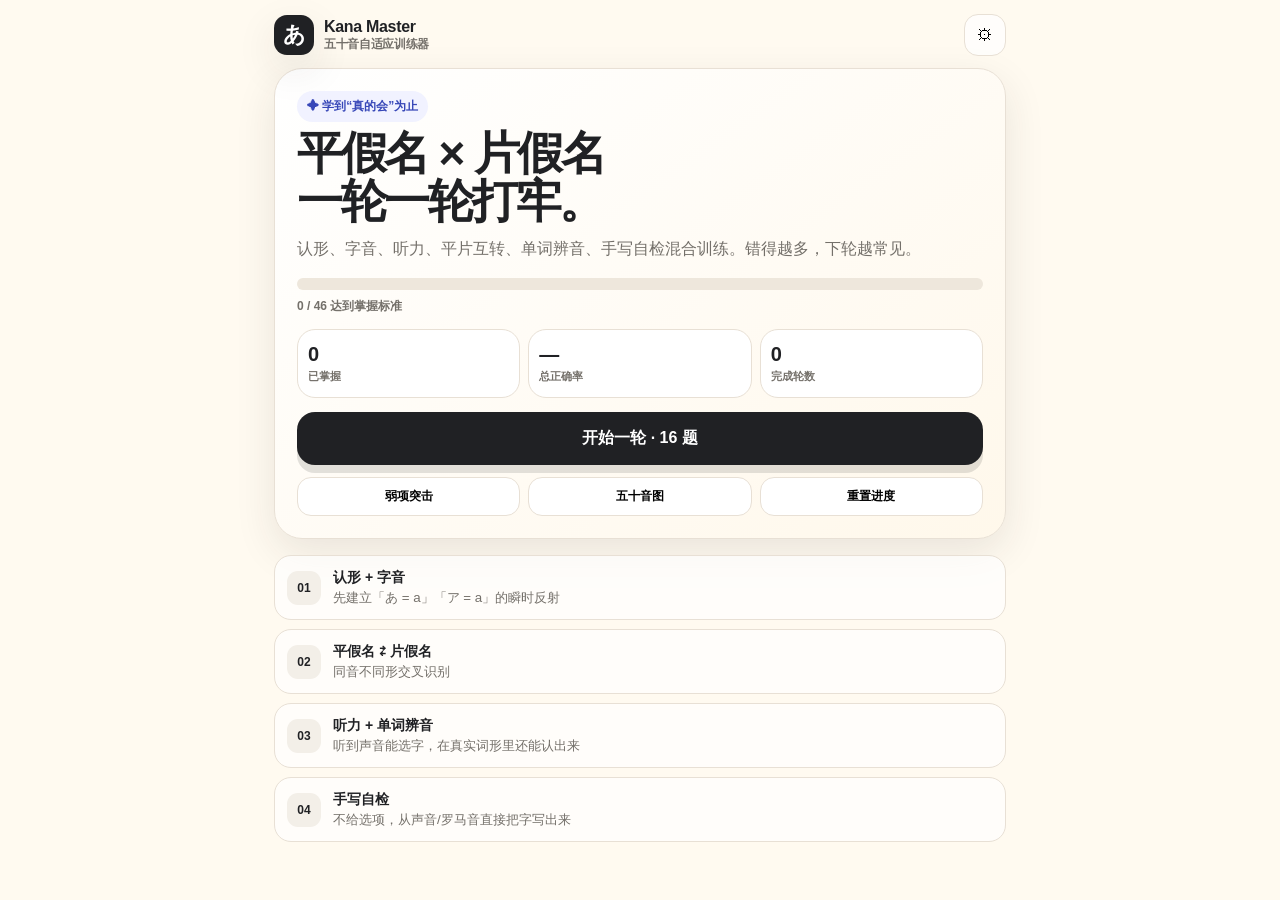
==== kana-master/index.html @ aefae1a0 "Publish Kana Master mobile trainer" ====
<!doctype html>
<html lang="zh-CN">
<head>
  <meta charset="utf-8" />
  <meta name="viewport" content="width=device-width,initial-scale=1,viewport-fit=cover,user-scalable=no" />
  <meta name="theme-color" content="#fffaf0" />
  <meta name="apple-mobile-web-app-capable" content="yes" />
  <meta name="apple-mobile-web-app-title" content="Kana Master" />
  <title>Kana Master · 五十音训练器</title>
  <style>
    :root{--bg:#fffaf0;--panel:#ffffff;--ink:#202124;--muted:#74706a;--line:#e8e0d5;--accent:#4c5fd7;--good:#248a5b;--shadow:0 14px 40px rgba(46,41,35,.10)}
    *{box-sizing:border-box;-webkit-tap-highlight-color:transparent}html,body{margin:0;min-height:100%;background:var(--bg);color:var(--ink);font-family:Inter,-apple-system,BlinkMacSystemFont,"Segoe UI","PingFang SC","Hiragino Sans GB","Noto Sans CJK SC","Noto Sans JP",sans-serif}body{min-height:100dvh}button{font:inherit;cursor:pointer}.app{max-width:760px;margin:0 auto;min-height:100dvh;padding:max(14px,env(safe-area-inset-top)) 14px max(24px,env(safe-area-inset-bottom))}header{display:flex;align-items:center;justify-content:space-between;gap:10px;margin-bottom:12px}.brand{display:flex;align-items:center;gap:10px;font-weight:900;letter-spacing:-.02em}.logo{width:40px;height:40px;border-radius:13px;background:var(--ink);color:#fff;display:grid;place-items:center;font-size:22px;box-shadow:var(--shadow)}.subtle{color:var(--muted);font-size:12px;font-weight:700}.iconbtn{border:1px solid var(--line);background:rgba(255,255,255,.72);border-radius:14px;min-width:42px;height:42px;padding:0 12px}.view{display:none}.view.active{display:block}.hero{background:linear-gradient(145deg,#fff 0%,#fff8eb 100%);border:1px solid var(--line);border-radius:28px;padding:22px;box-shadow:var(--shadow)}h1{font-size:clamp(28px,7vw,46px);line-height:1.04;margin:8px 0 10px;letter-spacing:-.05em}h2{font-size:22px;margin:0}p{line-height:1.65}.badge{display:inline-flex;align-items:center;gap:7px;background:#f1f2ff;color:#3747b8;border-radius:999px;padding:7px 10px;font-size:12px;font-weight:900}.bigprogress{height:12px;background:#eee7dc;border-radius:999px;overflow:hidden;margin:16px 0 8px}.bigprogress>i{display:block;height:100%;width:0;background:linear-gradient(90deg,var(--accent),#8f72e7);border-radius:inherit;transition:.35s}.stats{display:grid;grid-template-columns:repeat(3,1fr);gap:8px;margin:14px 0}.stat{padding:13px 10px;border:1px solid var(--line);border-radius:18px;background:#fff}.stat b{display:block;font-size:20px}.stat span{font-size:11px;color:var(--muted);font-weight:700}.primary{width:100%;border:0;border-radius:18px;padding:16px 18px;font-weight:900;font-size:16px;background:var(--ink);color:white;box-shadow:0 8px 0 rgba(32,33,36,.13)}.primary:active{transform:translateY(2px);box-shadow:0 5px 0 rgba(32,33,36,.13)}.secondary{border:1px solid var(--line);background:#fff;border-radius:16px;padding:13px 14px;font-weight:800}.route{display:grid;gap:9px;margin-top:16px}.route-row{display:flex;align-items:center;gap:12px;padding:12px;border:1px solid var(--line);border-radius:17px;background:rgba(255,255,255,.7)}.route-num{width:34px;height:34px;display:grid;place-items:center;border-radius:11px;background:#f3efe8;font-weight:900;font-size:12px}.route-row strong{font-size:14px}.route-row small{display:block;color:var(--muted);margin-top:2px}.tabs{display:grid;grid-template-columns:repeat(3,1fr);gap:8px;margin-top:12px}.tabs button{padding:10px 8px;border:1px solid var(--line);border-radius:14px;background:#fff;font-weight:850;font-size:12px}.session-top{display:flex;align-items:center;gap:10px;margin-bottom:12px}.session-top .bar{height:8px;flex:1;background:#e9e1d7;border-radius:999px;overflow:hidden}.session-top .bar i{display:block;height:100%;background:var(--accent);width:0;transition:.2s}.session-top span{font-size:12px;font-weight:900;color:var(--muted)}.card{background:var(--panel);border:1px solid var(--line);border-radius:28px;padding:18px;box-shadow:var(--shadow);min-height:560px;display:flex;flex-direction:column}.mode{font-size:12px;font-weight:900;color:var(--accent);letter-spacing:.08em;text-transform:uppercase}.prompt{min-height:190px;display:grid;place-items:center;text-align:center;padding:18px 6px}.kana{font-size:clamp(76px,25vw,138px);line-height:1;font-weight:650;font-family:"Yu Mincho","Hiragino Mincho ProN","Noto Serif JP",serif}.romaji{font-size:48px;font-weight:950;letter-spacing:.03em}.word{font-size:clamp(42px,13vw,72px);font-weight:850;letter-spacing:.06em}.word mark{background:#fff0a9;color:inherit;border-radius:.2em;padding:.02em .08em}.hint{color:var(--muted);font-size:13px;font-weight:700;margin-top:8px}.choices{display:grid;grid-template-columns:1fr 1fr;gap:10px;margin-top:auto}.choice{min-height:70px;border:1.5px solid var(--line);background:#fff;border-radius:18px;font-size:23px;font-weight:900;padding:12px}.choice:active{transform:scale(.985)}.choice.correct{border-color:#49a978;background:#ecfff4;color:#18724b}.choice.wrong{border-color:#e67a70;background:#fff0ef;color:#b23d34}.listen{width:100px;height:100px;border-radius:50%;border:0;background:#202124;color:white;font-size:38px;box-shadow:0 10px 0 rgba(32,33,36,.13)}.answerline{text-align:center;font-size:13px;color:var(--muted);min-height:24px;margin:12px 0 0}.answerline.good{color:var(--good);font-weight:900}.answerline.bad{color:#b94e44;font-weight:900}.canvas-wrap{position:relative;width:min(76vw,330px);height:min(76vw,330px);margin:0 auto;border:2px dashed #d8d0c5;border-radius:24px;background:linear-gradient(90deg,transparent 49.7%,#eee8df 50%,transparent 50.3%),linear-gradient(transparent 49.7%,#eee8df 50%,transparent 50.3%),#fff}#drawCanvas{position:absolute;inset:0;width:100%;height:100%;touch-action:none;border-radius:22px}.ghost{position:absolute;inset:0;display:grid;place-items:center;font-size:210px;color:rgba(32,33,36,.10);pointer-events:none;font-family:"Yu Mincho","Noto Serif JP",serif}.canvas-tools{display:flex;gap:8px;justify-content:center;margin-top:10px;flex-wrap:wrap}.selfgrade{display:grid;grid-template-columns:1fr 1fr;gap:10px;margin-top:12px}.selfgrade button{border:0;border-radius:16px;padding:14px;font-weight:900}.retry{background:#fff0ef;color:#a63d35}.pass{background:#eafaf1;color:#137246}.sheet{position:fixed;inset:0;background:rgba(27,26,24,.28);display:none;align-items:flex-end;z-index:20}.sheet.on{display:flex}.sheet-card{width:100%;max-width:760px;margin:0 auto;background:#fff;border-radius:28px 28px 0 0;padding:20px 16px max(24px,env(safe-area-inset-bottom));box-shadow:0 -20px 50px rgba(0,0,0,.16)}.setting{display:flex;justify-content:space-between;align-items:center;gap:12px;padding:13px 2px;border-bottom:1px solid var(--line)}.seg{display:flex;background:#f1eee9;border-radius:12px;padding:3px}.seg button{border:0;background:transparent;padding:8px 9px;border-radius:9px;font-size:11px;font-weight:900}.seg button.on{background:#fff;box-shadow:0 2px 7px rgba(0,0,0,.08)}.summary{display:grid;gap:14px;text-align:center;padding:12px 0}.summary .medal{font-size:62px}.weak{display:flex;justify-content:center;gap:8px;flex-wrap:wrap}.weak span{min-width:50px;padding:9px 10px;border-radius:14px;background:#f3efe8;font-weight:900}.matrix{display:grid;grid-template-columns:repeat(5,1fr);gap:6px;margin-top:12px}.cell{aspect-ratio:1;border:1px solid var(--line);border-radius:12px;background:#fff;display:grid;place-items:center;font-size:20px;font-weight:850;position:relative}.cell.mastered{background:#e9f8ef;border-color:#b8dfc8}.cell small{position:absolute;right:4px;bottom:2px;font-size:8px;color:var(--muted)}.tiny{font-size:11px;color:var(--muted);line-height:1.5}@media(max-width:390px){.card{min-height:520px;padding:15px}.prompt{min-height:170px}.choice{min-height:62px}.kana{font-size:86px}.word{font-size:44px}}
  </style>
</head>
<body>
<div class="app">
<header><div class="brand"><div class="logo">あ</div><div>Kana Master<div class="subtle">五十音自适应训练器</div></div></div><button class="iconbtn" id="settingsBtn" aria-label="设置">⚙︎</button></header>
<main id="homeView" class="view active"><section class="hero"><span class="badge">✦ 学到“真的会”为止</span><h1>平假名 × 片假名<br>一轮一轮打牢。</h1><p style="margin:0;color:var(--muted)">认形、字音、听力、平片互转、单词辨音、手写自检混合训练。错得越多，下轮越常见。</p><div class="bigprogress"><i id="masterBar"></i></div><div class="subtle" id="masterText">0 / 46 达到掌握标准</div><div class="stats"><div class="stat"><b id="stMaster">0</b><span>已掌握</span></div><div class="stat"><b id="stAccuracy">—</b><span>总正确率</span></div><div class="stat"><b id="stRounds">0</b><span>完成轮数</span></div></div><button class="primary" id="startBtn">开始一轮 · 16 题</button><div class="tabs"><button id="weakBtn">弱项突击</button><button id="chartBtn">五十音图</button><button id="resetBtn">重置进度</button></div></section><div class="route"><div class="route-row"><div class="route-num">01</div><div><strong>认形 + 字音</strong><small>先建立「あ = a」「ア = a」的瞬时反射</small></div></div><div class="route-row"><div class="route-num">02</div><div><strong>平假名 ⇄ 片假名</strong><small>同音不同形交叉识别</small></div></div><div class="route-row"><div class="route-num">03</div><div><strong>听力 + 单词辨音</strong><small>听到声音能选字，在真实词形里还能认出来</small></div></div><div class="route-row"><div class="route-num">04</div><div><strong>手写自检</strong><small>不给选项，从声音/罗马音直接把字写出来</small></div></div></div></main>
<main id="quizView" class="view"><div class="session-top"><button class="iconbtn" id="quitBtn">×</button><div class="bar"><i id="roundBar"></i></div><span id="roundCount">1/16</span></div><section class="card"><div class="mode" id="modeLabel">认形</div><div id="promptBox" class="prompt"></div><div id="answerLine" class="answerline"></div><div id="choices" class="choices"></div><div id="writeArea" style="display:none"><div class="canvas-wrap"><div id="ghost" class="ghost"></div><canvas id="drawCanvas"></canvas></div><div class="canvas-tools"><button class="secondary" id="clearCanvas">清空</button><button class="secondary" id="toggleGhost">显示参考</button></div><div id="selfGrade" class="selfgrade" style="display:none"><button class="retry" id="writeRetry">没写对 · 再来</button><button class="pass" id="writePass">写对了 ✓</button></div></div></section></main>
<main id="chartView" class="view"><section class="hero"><div style="display:flex;align-items:center;justify-content:space-between"><div><span class="badge">五十音图</span><h2 style="margin-top:8px">基础 46 音</h2></div><button class="iconbtn" id="chartBack">×</button></div><p class="tiny">绿色表示已达到综合掌握标准。点任意格可听读音。</p><div class="matrix" id="matrix"></div></section></main>
<main id="summaryView" class="view"><section class="hero summary"><div class="medal">◉</div><h2 id="summaryTitle">本轮完成</h2><p id="summaryText" style="margin:0;color:var(--muted)"></p><div class="stats"><div class="stat"><b id="sumCorrect">0</b><span>答对</span></div><div class="stat"><b id="sumAcc">0%</b><span>本轮正确率</span></div><div class="stat"><b id="sumNew">0</b><span>新掌握</span></div></div><div><div class="subtle" style="margin-bottom:8px">当前最该补的假名</div><div class="weak" id="weakList"></div></div><button class="primary" id="nextRoundBtn">再来一轮</button><button class="secondary" id="homeBtn">回到首页</button></section></main>
</div>
<div class="sheet" id="sheet"><div class="sheet-card"><div style="display:flex;align-items:center;justify-content:space-between"><h2>训练设置</h2><button class="iconbtn" id="closeSheet">×</button></div><div class="setting"><div><strong>题目范围</strong><div class="tiny">先把 46 个基础假名练透</div></div><div class="seg" id="rangeSeg"><button data-v="base" class="on">基础 46</button><button data-v="plus">+ 浊音/拗音</button></div></div><div class="setting"><div><strong>每轮题数</strong><div class="tiny">短轮更适合手机碎片时间</div></div><div class="seg" id="lenSeg"><button data-v="12">12</button><button data-v="16" class="on">16</button><button data-v="24">24</button></div></div><div class="setting"><div><strong>训练策略</strong><div class="tiny">自适应会优先抽薄弱项</div></div><div class="seg" id="strategySeg"><button data-v="adaptive" class="on">自适应</button><button data-v="random">随机</button></div></div><p class="tiny">听力依赖浏览器的日语语音。Safari 通常可直接使用系统日语语音。</p></div></div>
<script>
const BASE=[['あ','ア','a'],['い','イ','i'],['う','ウ','u'],['え','エ','e'],['お','オ','o'],['か','カ','ka'],['き','キ','ki'],['く','ク','ku'],['け','ケ','ke'],['こ','コ','ko'],['さ','サ','sa'],['し','シ','shi'],['す','ス','su'],['せ','セ','se'],['そ','ソ','so'],['た','タ','ta'],['ち','チ','chi'],['つ','ツ','tsu'],['て','テ','te'],['と','ト','to'],['な','ナ','na'],['に','ニ','ni'],['ぬ','ヌ','nu'],['ね','ネ','ne'],['の','ノ','no'],['は','ハ','ha'],['ひ','ヒ','hi'],['ふ','フ','fu'],['へ','ヘ','he'],['ほ','ホ','ho'],['ま','マ','ma'],['み','ミ','mi'],['む','ム','mu'],['め','メ','me'],['も','モ','mo'],['や','ヤ','ya'],['ゆ','ユ','yu'],['よ','ヨ','yo'],['ら','ラ','ra'],['り','リ','ri'],['る','ル','ru'],['れ','レ','re'],['ろ','ロ','ro'],['わ','ワ','wa'],['を','ヲ','wo'],['ん','ン','n']].map((x,i)=>({h:x[0],k:x[1],r:x[2],id:'b'+i,base:true}));
const PLUS_RAW=[['が','ガ','ga'],['ぎ','ギ','gi'],['ぐ','グ','gu'],['げ','ゲ','ge'],['ご','ゴ','go'],['ざ','ザ','za'],['じ','ジ','ji'],['ず','ズ','zu'],['ぜ','ゼ','ze'],['ぞ','ゾ','zo'],['だ','ダ','da'],['ぢ','ヂ','ji'],['づ','ヅ','zu'],['で','デ','de'],['ど','ド','do'],['ば','バ','ba'],['び','ビ','bi'],['ぶ','ブ','bu'],['べ','ベ','be'],['ぼ','ボ','bo'],['ぱ','パ','pa'],['ぴ','ピ','pi'],['ぷ','プ','pu'],['ぺ','ペ','pe'],['ぽ','ポ','po'],['きゃ','キャ','kya'],['きゅ','キュ','kyu'],['きょ','キョ','kyo'],['しゃ','シャ','sha'],['しゅ','シュ','shu'],['しょ','ショ','sho'],['ちゃ','チャ','cha'],['ちゅ','チュ','chu'],['ちょ','チョ','cho'],['にゃ','ニャ','nya'],['にゅ','ニュ','nyu'],['にょ','ニョ','nyo'],['ひゃ','ヒャ','hya'],['ひゅ','ヒュ','hyu'],['ひょ','ヒョ','hyo'],['みゃ','ミャ','mya'],['みゅ','ミュ','myu'],['みょ','ミョ','myo'],['りゃ','リャ','rya'],['りゅ','リュ','ryu'],['りょ','リョ','ryo'],['ぎゃ','ギャ','gya'],['ぎゅ','ギュ','gyu'],['ぎょ','ギョ','gyo'],['じゃ','ジャ','ja'],['じゅ','ジュ','ju'],['じょ','ジョ','jo'],['びゃ','ビャ','bya'],['びゅ','ビュ','byu'],['びょ','ビョ','byo'],['ぴゃ','ピャ','pya'],['ぴゅ','ピュ','pyu'],['ぴょ','ピョ','pyo']];
const PLUS=PLUS_RAW.map((x,i)=>({h:x[0],k:x[1],r:x[2],id:'p'+i,base:false}));
const WORDS=[{w:'あさ'},{w:'あめ'},{w:'いえ'},{w:'いぬ'},{w:'うみ'},{w:'えき'},{w:'おと'},{w:'かお'},{w:'かさ'},{w:'かに'},{w:'きく'},{w:'くち'},{w:'くも'},{w:'こえ'},{w:'こころ'},{w:'さかな'},{w:'しお'},{w:'すし'},{w:'せかい'},{w:'そら'},{w:'たこ'},{w:'ちず'},{w:'つき'},{w:'て'},{w:'とり'},{w:'なつ'},{w:'にく'},{w:'ねこ'},{w:'のり'},{w:'はな'},{w:'ひと'},{w:'ふね'},{w:'へや'},{w:'ほし'},{w:'まち'},{w:'みみ'},{w:'むし'},{w:'め'},{w:'もり'},{w:'やま'},{w:'ゆき'},{w:'よる'},{w:'りす'},{w:'るす'},{w:'れきし'},{w:'ろく'},{w:'わに'},{w:'ほん'},{w:'アイス'},{w:'アニメ'},{w:'カメラ'},{w:'コーヒー'},{w:'サラダ'},{w:'スープ'},{w:'テレビ'},{w:'トマト'},{w:'ネコ'},{w:'ホテル'},{w:'メモ'},{w:'ラジオ'},{w:'レモン'},{w:'ワイン'}];
const MODES=['shape','convert','listen','word','write','sound'];const MODE_NAME={shape:'字形辨认',convert:'平片互转',listen:'听力辨音',word:'单词中辨音',write:'手写回忆',sound:'字音反射'};
let cfg=JSON.parse(localStorage.getItem('kanaCfg')||'{"range":"base","len":16,"strategy":"adaptive"}'),progress=JSON.parse(localStorage.getItem('kanaProgress')||'{}'),rounds=+localStorage.getItem('kanaRounds')||0,session=null,current=null,answered=false,ghostOn=false,weakOnly=false;
function bank(){return cfg.range==='plus'?BASE.concat(PLUS):BASE}function stat(id){if(!progress[id])progress[id]={seen:0,correct:0,modes:{}};return progress[id]}function mastery(e){const s=stat(e.id),acc=s.seen?s.correct/s.seen:0;return s.correct>=6&&acc>=.82&&MODES.every(m=>(s.modes[m]||0)>=1)}function save(){localStorage.setItem('kanaProgress',JSON.stringify(progress));localStorage.setItem('kanaRounds',rounds);localStorage.setItem('kanaCfg',JSON.stringify(cfg))}function pick(a){return a[Math.floor(Math.random()*a.length)]}function shuffle(a){return [...a].sort(()=>Math.random()-.5)}function choicePool(t,f,n=4){const v=[t[f]],b=bank();while(v.length<n){const x=pick(b)[f];if(!v.includes(x))v.push(x)}return shuffle(v)}function weakScore(e){const s=stat(e.id),acc=s.seen?s.correct/s.seen:.45,missing=MODES.filter(m=>!(s.modes[m]>0)).length;return(1-acc)*4+missing*.42+(s.seen<3?2:0)+(mastery(e)?-4:0)+Math.random()*.55}function nextEntry(){const b=bank();if(cfg.strategy==='random'&&!weakOnly)return pick(b);return[...b].sort((a,b)=>weakScore(b)-weakScore(a))[0]}function nextMode(e){const s=stat(e.id),missing=MODES.filter(m=>!(s.modes[m]>0));return missing.length?pick(missing):pick(MODES)}
function speak(text){if(!('speechSynthesis'in window)){document.getElementById('answerLine').textContent='当前浏览器不支持语音合成';return}speechSynthesis.cancel();const u=new SpeechSynthesisUtterance(text);u.lang='ja-JP';u.rate=.72;u.pitch=1;const vs=speechSynthesis.getVoices(),ja=vs.find(v=>/^ja/i.test(v.lang));if(ja)u.voice=ja;u.onerror=()=>{document.getElementById('answerLine').textContent='语音没有播放，请确认系统已安装日语语音'};speechSynthesis.speak(u)}
function show(id){document.querySelectorAll('.view').forEach(v=>v.classList.remove('active'));document.getElementById(id).classList.add('active')}
function updateHome(){const b=bank(),m=b.filter(mastery).length;let seen=0,cor=0;b.forEach(e=>{let s=stat(e.id);seen+=s.seen;cor+=s.correct});masterBar.style.width=m/b.length*100+'%';masterText.textContent=`${m} / ${b.length} 达到掌握标准`;stMaster.textContent=m;stAccuracy.textContent=seen?Math.round(cor/seen*100)+'%':'—';stRounds.textContent=rounds;startBtn.textContent=`开始一轮 · ${cfg.len} 题`}
function startSession(w=false){weakOnly=w;session={i:0,total:+cfg.len,correct:0,startMaster:bank().filter(mastery).length,items:[]};show('quizView');renderQuestion()}
function renderQuestion(){answered=false;ghostOn=false;current={e:nextEntry()};current.mode=nextMode(current.e);roundCount.textContent=`${session.i+1}/${session.total}`;roundBar.style.width=`${session.i/session.total*100}%`;modeLabel.textContent=MODE_NAME[current.mode];answerLine.textContent='';answerLine.className='answerline';choices.innerHTML='';choices.style.display='grid';writeArea.style.display='none';selfGrade.style.display='none';ghost.textContent='';clearCanvasFn();const e=current.e,pb=promptBox;let field,answer,opts;if(current.mode==='shape'){const s=Math.random()<.5?'h':'k';pb.innerHTML=`<div><div class="kana">${e[s]}</div><div class="hint">这个假名怎么读？</div></div>`;answer=e.r;opts=choicePool(e,'r')}else if(current.mode==='sound'){pb.innerHTML=`<div><div class="romaji">${e.r}</div><div class="hint">选出对应的假名</div></div>`;field=Math.random()<.5?'h':'k';answer=e[field];opts=choicePool(e,field)}else if(current.mode==='convert'){const from=Math.random()<.5?'h':'k',to=from==='h'?'k':'h';pb.innerHTML=`<div><div class="kana">${e[from]}</div><div class="hint">${from==='h'?'平假名 → 片假名':'片假名 → 平假名'}</div></div>`;answer=e[to];opts=choicePool(e,to)}else if(current.mode==='listen'){field=Math.random()<.5?'h':'k';answer=e[field];opts=choicePool(e,field);pb.innerHTML='<div><button class="listen" id="playBtn" aria-label="播放读音">▶</button><div class="hint">听声音，选出对应假名</div></div>';setTimeout(()=>document.getElementById('playBtn')?.addEventListener('click',()=>speak(e.h)),0)}else if(current.mode==='word'){const matches=WORDS.filter(x=>x.w.includes(e.h)||x.w.includes(e.k));if(matches.length){const w=pick(matches).w,c=w.includes(e.h)?e.h:e.k,i=w.indexOf(c);pb.innerHTML=`<div><div class="word">${w.slice(0,i)}<mark>${c}</mark>${w.slice(i+c.length)}</div><div class="hint">黄色部分怎么读？</div></div>`}else pb.innerHTML=`<div><div class="word">${e.h}・${e.k}</div><div class="hint">在词里看到它时，读音是什么？</div></div>`;answer=e.r;opts=choicePool(e,'r')}else if(current.mode==='write'){const s=Math.random()<.5?'h':'k';pb.innerHTML=`<div><div class="romaji">${e.r}</div><div class="hint">请写出${s==='h'?'平假名':'片假名'}。写完再看参考。</div></div>`;current.answer=e[s];choices.style.display='none';writeArea.style.display='block';toggleGhost.textContent='显示参考';setTimeout(fitCanvas,0);return}current.answer=answer;opts.forEach(v=>{const b=document.createElement('button');b.className='choice';b.textContent=v;b.onclick=()=>gradeChoice(b,v===answer,answer);choices.appendChild(b)})}
function record(ok){const s=stat(current.e.id);s.seen++;if(ok){s.correct++;s.modes[current.mode]=(s.modes[current.mode]||0)+1}session.items.push({id:current.e.id,ok,mode:current.mode});if(ok)session.correct++;save()}function gradeChoice(btn,ok,answer){if(answered)return;answered=true;[...document.querySelectorAll('.choice')].forEach(b=>{if(b.textContent===answer)b.classList.add('correct')});if(!ok)btn.classList.add('wrong');answerLine.textContent=ok?'✓ 对，就是它。':`答案：${answer}`;answerLine.className='answerline '+(ok?'good':'bad');record(ok);setTimeout(advance,ok?520:900)}function advance(){session.i++;if(session.i>=session.total)return finishSession();renderQuestion()}function finishSession(){rounds++;save();show('summaryView');const after=bank().filter(mastery).length,newM=Math.max(0,after-session.startMaster),acc=Math.round(session.correct/session.total*100);sumCorrect.textContent=`${session.correct}/${session.total}`;sumAcc.textContent=acc+'%';sumNew.textContent=newM;summaryTitle.textContent=acc>=90?'这一轮很稳。':acc>=75?'已经开始形成反射。':'薄弱点已经抓到了。';summaryText.textContent=`累计 ${after}/${bank().length} 个假名达到综合掌握标准。下一轮会继续优先抽你最容易卡住的部分。`;const weak=[...bank()].sort((a,b)=>weakScore(b)-weakScore(a)).slice(0,6);weakList.innerHTML=weak.map(e=>`<span>${e.h} ${e.k}<small style="display:block;color:#888">${e.r}</small></span>`).join('');updateHome()}function buildChart(){matrix.innerHTML='';BASE.forEach(e=>{const b=document.createElement('button');b.className='cell'+(mastery(e)?' mastered':'');b.innerHTML=`${e.h}<small>${e.k}</small>`;b.onclick=()=>speak(e.h);matrix.appendChild(b)})}
startBtn.onclick=()=>startSession(false);weakBtn.onclick=()=>startSession(true);quitBtn.onclick=()=>{show('homeView');updateHome()};nextRoundBtn.onclick=()=>startSession(false);homeBtn.onclick=()=>{show('homeView');updateHome()};chartBtn.onclick=()=>{buildChart();show('chartView')};chartBack.onclick=()=>{show('homeView');updateHome()};settingsBtn.onclick=()=>sheet.classList.add('on');closeSheet.onclick=()=>sheet.classList.remove('on');sheet.onclick=e=>{if(e.target.id==='sheet')sheet.classList.remove('on')};resetBtn.onclick=()=>{if(confirm('确定清空全部学习进度吗？')){progress={};rounds=0;save();updateHome()}};
function bindSeg(id,key,parse=x=>x){document.querySelectorAll(`#${id} button`).forEach(b=>{if(String(cfg[key])===b.dataset.v)b.classList.add('on');else b.classList.remove('on');b.onclick=()=>{document.querySelectorAll(`#${id} button`).forEach(x=>x.classList.remove('on'));b.classList.add('on');cfg[key]=parse(b.dataset.v);save();updateHome()}})}bindSeg('rangeSeg','range');bindSeg('lenSeg','len',Number);bindSeg('strategySeg','strategy');
const canvas=document.getElementById('drawCanvas'),ctx=canvas.getContext('2d');let drawing=false,last=null;function fitCanvas(){const r=canvas.getBoundingClientRect(),dpr=Math.min(devicePixelRatio||1,2);canvas.width=r.width*dpr;canvas.height=r.height*dpr;ctx.setTransform(dpr,0,0,dpr,0,0);ctx.lineCap='round';ctx.lineJoin='round';ctx.lineWidth=10;ctx.strokeStyle='#202124'}function pos(ev){const r=canvas.getBoundingClientRect();return{x:ev.clientX-r.left,y:ev.clientY-r.top}}function startDraw(ev){drawing=true;last=pos(ev);ev.preventDefault()}function moveDraw(ev){if(!drawing)return;const p=pos(ev);ctx.beginPath();ctx.moveTo(last.x,last.y);ctx.lineTo(p.x,p.y);ctx.stroke();last=p;ev.preventDefault()}function endDraw(){drawing=false;last=null}canvas.addEventListener('pointerdown',startDraw);canvas.addEventListener('pointermove',moveDraw);['pointerup','pointercancel','pointerleave'].forEach(n=>canvas.addEventListener(n,endDraw));function clearCanvasFn(){ctx.clearRect(0,0,canvas.width,canvas.height)}clearCanvas.onclick=clearCanvasFn;toggleGhost.onclick=()=>{ghostOn=!ghostOn;ghost.textContent=ghostOn?current.answer:'';toggleGhost.textContent=ghostOn?'隐藏参考':'显示参考';selfGrade.style.display=ghostOn?'grid':'none'};writeRetry.onclick=()=>{if(answered)return;answered=true;record(false);answerLine.textContent=`记住：${current.answer} = ${current.e.r}`;answerLine.className='answerline bad';setTimeout(advance,750)};writePass.onclick=()=>{if(answered)return;answered=true;record(true);answerLine.textContent='✓ 写出来了，这次算掌握证据。';answerLine.className='answerline good';setTimeout(advance,600)};window.addEventListener('resize',fitCanvas);setTimeout(fitCanvas,100);if('speechSynthesis'in window)speechSynthesis.getVoices();updateHome();
</script>
</body>
</html>
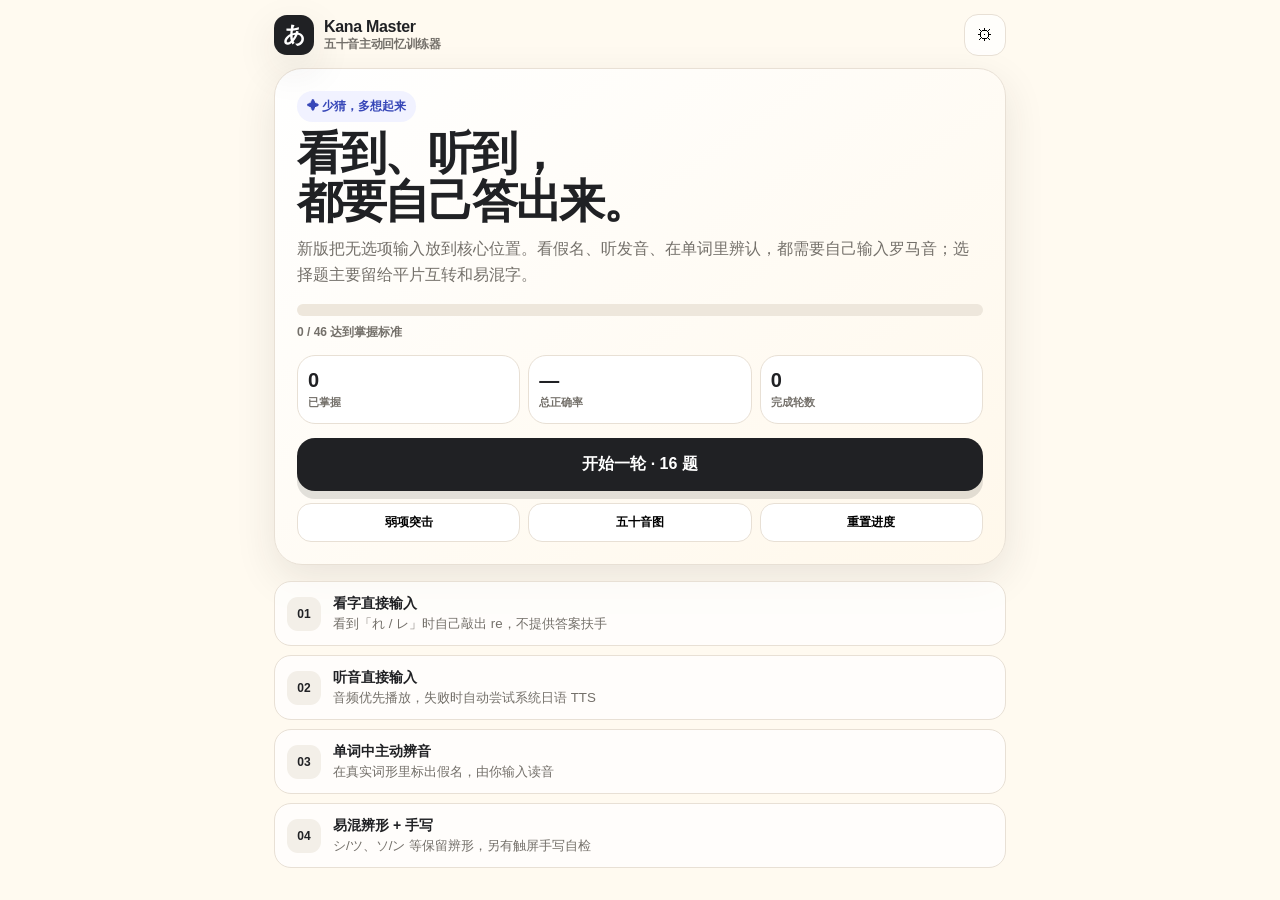
==== commit 931fcaa9: "Upgrade Kana Master with typed recall and robust pronunciation" ====
--- a/kana-master/index.html
+++ b/kana-master/index.html
@@ -1,43 +1,6 @@
-<!doctype html>
-<html lang="zh-CN">
-<head>
-  <meta charset="utf-8" />
-  <meta name="viewport" content="width=device-width,initial-scale=1,viewport-fit=cover,user-scalable=no" />
-  <meta name="theme-color" content="#fffaf0" />
-  <meta name="apple-mobile-web-app-capable" content="yes" />
-  <meta name="apple-mobile-web-app-title" content="Kana Master" />
-  <title>Kana Master · 五十音训练器</title>
-  <style>
-    :root{--bg:#fffaf0;--panel:#ffffff;--ink:#202124;--muted:#74706a;--line:#e8e0d5;--accent:#4c5fd7;--good:#248a5b;--shadow:0 14px 40px rgba(46,41,35,.10)}
-    *{box-sizing:border-box;-webkit-tap-highlight-color:transparent}html,body{margin:0;min-height:100%;background:var(--bg);color:var(--ink);font-family:Inter,-apple-system,BlinkMacSystemFont,"Segoe UI","PingFang SC","Hiragino Sans GB","Noto Sans CJK SC","Noto Sans JP",sans-serif}body{min-height:100dvh}button{font:inherit;cursor:pointer}.app{max-width:760px;margin:0 auto;min-height:100dvh;padding:max(14px,env(safe-area-inset-top)) 14px max(24px,env(safe-area-inset-bottom))}header{display:flex;align-items:center;justify-content:space-between;gap:10px;margin-bottom:12px}.brand{display:flex;align-items:center;gap:10px;font-weight:900;letter-spacing:-.02em}.logo{width:40px;height:40px;border-radius:13px;background:var(--ink);color:#fff;display:grid;place-items:center;font-size:22px;box-shadow:var(--shadow)}.subtle{color:var(--muted);font-size:12px;font-weight:700}.iconbtn{border:1px solid var(--line);background:rgba(255,255,255,.72);border-radius:14px;min-width:42px;height:42px;padding:0 12px}.view{display:none}.view.active{display:block}.hero{background:linear-gradient(145deg,#fff 0%,#fff8eb 100%);border:1px solid var(--line);border-radius:28px;padding:22px;box-shadow:var(--shadow)}h1{font-size:clamp(28px,7vw,46px);line-height:1.04;margin:8px 0 10px;letter-spacing:-.05em}h2{font-size:22px;margin:0}p{line-height:1.65}.badge{display:inline-flex;align-items:center;gap:7px;background:#f1f2ff;color:#3747b8;border-radius:999px;padding:7px 10px;font-size:12px;font-weight:900}.bigprogress{height:12px;background:#eee7dc;border-radius:999px;overflow:hidden;margin:16px 0 8px}.bigprogress>i{display:block;height:100%;width:0;background:linear-gradient(90deg,var(--accent),#8f72e7);border-radius:inherit;transition:.35s}.stats{display:grid;grid-template-columns:repeat(3,1fr);gap:8px;margin:14px 0}.stat{padding:13px 10px;border:1px solid var(--line);border-radius:18px;background:#fff}.stat b{display:block;font-size:20px}.stat span{font-size:11px;color:var(--muted);font-weight:700}.primary{width:100%;border:0;border-radius:18px;padding:16px 18px;font-weight:900;font-size:16px;background:var(--ink);color:white;box-shadow:0 8px 0 rgba(32,33,36,.13)}.primary:active{transform:translateY(2px);box-shadow:0 5px 0 rgba(32,33,36,.13)}.secondary{border:1px solid var(--line);background:#fff;border-radius:16px;padding:13px 14px;font-weight:800}.route{display:grid;gap:9px;margin-top:16px}.route-row{display:flex;align-items:center;gap:12px;padding:12px;border:1px solid var(--line);border-radius:17px;background:rgba(255,255,255,.7)}.route-num{width:34px;height:34px;display:grid;place-items:center;border-radius:11px;background:#f3efe8;font-weight:900;font-size:12px}.route-row strong{font-size:14px}.route-row small{display:block;color:var(--muted);margin-top:2px}.tabs{display:grid;grid-template-columns:repeat(3,1fr);gap:8px;margin-top:12px}.tabs button{padding:10px 8px;border:1px solid var(--line);border-radius:14px;background:#fff;font-weight:850;font-size:12px}.session-top{display:flex;align-items:center;gap:10px;margin-bottom:12px}.session-top .bar{height:8px;flex:1;background:#e9e1d7;border-radius:999px;overflow:hidden}.session-top .bar i{display:block;height:100%;background:var(--accent);width:0;transition:.2s}.session-top span{font-size:12px;font-weight:900;color:var(--muted)}.card{background:var(--panel);border:1px solid var(--line);border-radius:28px;padding:18px;box-shadow:var(--shadow);min-height:560px;display:flex;flex-direction:column}.mode{font-size:12px;font-weight:900;color:var(--accent);letter-spacing:.08em;text-transform:uppercase}.prompt{min-height:190px;display:grid;place-items:center;text-align:center;padding:18px 6px}.kana{font-size:clamp(76px,25vw,138px);line-height:1;font-weight:650;font-family:"Yu Mincho","Hiragino Mincho ProN","Noto Serif JP",serif}.romaji{font-size:48px;font-weight:950;letter-spacing:.03em}.word{font-size:clamp(42px,13vw,72px);font-weight:850;letter-spacing:.06em}.word mark{background:#fff0a9;color:inherit;border-radius:.2em;padding:.02em .08em}.hint{color:var(--muted);font-size:13px;font-weight:700;margin-top:8px}.choices{display:grid;grid-template-columns:1fr 1fr;gap:10px;margin-top:auto}.choice{min-height:70px;border:1.5px solid var(--line);background:#fff;border-radius:18px;font-size:23px;font-weight:900;padding:12px}.choice:active{transform:scale(.985)}.choice.correct{border-color:#49a978;background:#ecfff4;color:#18724b}.choice.wrong{border-color:#e67a70;background:#fff0ef;color:#b23d34}.listen{width:100px;height:100px;border-radius:50%;border:0;background:#202124;color:white;font-size:38px;box-shadow:0 10px 0 rgba(32,33,36,.13)}.answerline{text-align:center;font-size:13px;color:var(--muted);min-height:24px;margin:12px 0 0}.answerline.good{color:var(--good);font-weight:900}.answerline.bad{color:#b94e44;font-weight:900}.canvas-wrap{position:relative;width:min(76vw,330px);height:min(76vw,330px);margin:0 auto;border:2px dashed #d8d0c5;border-radius:24px;background:linear-gradient(90deg,transparent 49.7%,#eee8df 50%,transparent 50.3%),linear-gradient(transparent 49.7%,#eee8df 50%,transparent 50.3%),#fff}#drawCanvas{position:absolute;inset:0;width:100%;height:100%;touch-action:none;border-radius:22px}.ghost{position:absolute;inset:0;display:grid;place-items:center;font-size:210px;color:rgba(32,33,36,.10);pointer-events:none;font-family:"Yu Mincho","Noto Serif JP",serif}.canvas-tools{display:flex;gap:8px;justify-content:center;margin-top:10px;flex-wrap:wrap}.selfgrade{display:grid;grid-template-columns:1fr 1fr;gap:10px;margin-top:12px}.selfgrade button{border:0;border-radius:16px;padding:14px;font-weight:900}.retry{background:#fff0ef;color:#a63d35}.pass{background:#eafaf1;color:#137246}.sheet{position:fixed;inset:0;background:rgba(27,26,24,.28);display:none;align-items:flex-end;z-index:20}.sheet.on{display:flex}.sheet-card{width:100%;max-width:760px;margin:0 auto;background:#fff;border-radius:28px 28px 0 0;padding:20px 16px max(24px,env(safe-area-inset-bottom));box-shadow:0 -20px 50px rgba(0,0,0,.16)}.setting{display:flex;justify-content:space-between;align-items:center;gap:12px;padding:13px 2px;border-bottom:1px solid var(--line)}.seg{display:flex;background:#f1eee9;border-radius:12px;padding:3px}.seg button{border:0;background:transparent;padding:8px 9px;border-radius:9px;font-size:11px;font-weight:900}.seg button.on{background:#fff;box-shadow:0 2px 7px rgba(0,0,0,.08)}.summary{display:grid;gap:14px;text-align:center;padding:12px 0}.summary .medal{font-size:62px}.weak{display:flex;justify-content:center;gap:8px;flex-wrap:wrap}.weak span{min-width:50px;padding:9px 10px;border-radius:14px;background:#f3efe8;font-weight:900}.matrix{display:grid;grid-template-columns:repeat(5,1fr);gap:6px;margin-top:12px}.cell{aspect-ratio:1;border:1px solid var(--line);border-radius:12px;background:#fff;display:grid;place-items:center;font-size:20px;font-weight:850;position:relative}.cell.mastered{background:#e9f8ef;border-color:#b8dfc8}.cell small{position:absolute;right:4px;bottom:2px;font-size:8px;color:var(--muted)}.tiny{font-size:11px;color:var(--muted);line-height:1.5}@media(max-width:390px){.card{min-height:520px;padding:15px}.prompt{min-height:170px}.choice{min-height:62px}.kana{font-size:86px}.word{font-size:44px}}
-  </style>
-</head>
-<body>
-<div class="app">
-<header><div class="brand"><div class="logo">あ</div><div>Kana Master<div class="subtle">五十音自适应训练器</div></div></div><button class="iconbtn" id="settingsBtn" aria-label="设置">⚙︎</button></header>
-<main id="homeView" class="view active"><section class="hero"><span class="badge">✦ 学到“真的会”为止</span><h1>平假名 × 片假名<br>一轮一轮打牢。</h1><p style="margin:0;color:var(--muted)">认形、字音、听力、平片互转、单词辨音、手写自检混合训练。错得越多，下轮越常见。</p><div class="bigprogress"><i id="masterBar"></i></div><div class="subtle" id="masterText">0 / 46 达到掌握标准</div><div class="stats"><div class="stat"><b id="stMaster">0</b><span>已掌握</span></div><div class="stat"><b id="stAccuracy">—</b><span>总正确率</span></div><div class="stat"><b id="stRounds">0</b><span>完成轮数</span></div></div><button class="primary" id="startBtn">开始一轮 · 16 题</button><div class="tabs"><button id="weakBtn">弱项突击</button><button id="chartBtn">五十音图</button><button id="resetBtn">重置进度</button></div></section><div class="route"><div class="route-row"><div class="route-num">01</div><div><strong>认形 + 字音</strong><small>先建立「あ = a」「ア = a」的瞬时反射</small></div></div><div class="route-row"><div class="route-num">02</div><div><strong>平假名 ⇄ 片假名</strong><small>同音不同形交叉识别</small></div></div><div class="route-row"><div class="route-num">03</div><div><strong>听力 + 单词辨音</strong><small>听到声音能选字，在真实词形里还能认出来</small></div></div><div class="route-row"><div class="route-num">04</div><div><strong>手写自检</strong><small>不给选项，从声音/罗马音直接把字写出来</small></div></div></div></main>
-<main id="quizView" class="view"><div class="session-top"><button class="iconbtn" id="quitBtn">×</button><div class="bar"><i id="roundBar"></i></div><span id="roundCount">1/16</span></div><section class="card"><div class="mode" id="modeLabel">认形</div><div id="promptBox" class="prompt"></div><div id="answerLine" class="answerline"></div><div id="choices" class="choices"></div><div id="writeArea" style="display:none"><div class="canvas-wrap"><div id="ghost" class="ghost"></div><canvas id="drawCanvas"></canvas></div><div class="canvas-tools"><button class="secondary" id="clearCanvas">清空</button><button class="secondary" id="toggleGhost">显示参考</button></div><div id="selfGrade" class="selfgrade" style="display:none"><button class="retry" id="writeRetry">没写对 · 再来</button><button class="pass" id="writePass">写对了 ✓</button></div></div></section></main>
-<main id="chartView" class="view"><section class="hero"><div style="display:flex;align-items:center;justify-content:space-between"><div><span class="badge">五十音图</span><h2 style="margin-top:8px">基础 46 音</h2></div><button class="iconbtn" id="chartBack">×</button></div><p class="tiny">绿色表示已达到综合掌握标准。点任意格可听读音。</p><div class="matrix" id="matrix"></div></section></main>
-<main id="summaryView" class="view"><section class="hero summary"><div class="medal">◉</div><h2 id="summaryTitle">本轮完成</h2><p id="summaryText" style="margin:0;color:var(--muted)"></p><div class="stats"><div class="stat"><b id="sumCorrect">0</b><span>答对</span></div><div class="stat"><b id="sumAcc">0%</b><span>本轮正确率</span></div><div class="stat"><b id="sumNew">0</b><span>新掌握</span></div></div><div><div class="subtle" style="margin-bottom:8px">当前最该补的假名</div><div class="weak" id="weakList"></div></div><button class="primary" id="nextRoundBtn">再来一轮</button><button class="secondary" id="homeBtn">回到首页</button></section></main>
-</div>
-<div class="sheet" id="sheet"><div class="sheet-card"><div style="display:flex;align-items:center;justify-content:space-between"><h2>训练设置</h2><button class="iconbtn" id="closeSheet">×</button></div><div class="setting"><div><strong>题目范围</strong><div class="tiny">先把 46 个基础假名练透</div></div><div class="seg" id="rangeSeg"><button data-v="base" class="on">基础 46</button><button data-v="plus">+ 浊音/拗音</button></div></div><div class="setting"><div><strong>每轮题数</strong><div class="tiny">短轮更适合手机碎片时间</div></div><div class="seg" id="lenSeg"><button data-v="12">12</button><button data-v="16" class="on">16</button><button data-v="24">24</button></div></div><div class="setting"><div><strong>训练策略</strong><div class="tiny">自适应会优先抽薄弱项</div></div><div class="seg" id="strategySeg"><button data-v="adaptive" class="on">自适应</button><button data-v="random">随机</button></div></div><p class="tiny">听力依赖浏览器的日语语音。Safari 通常可直接使用系统日语语音。</p></div></div>
-<script>
-const BASE=[['あ','ア','a'],['い','イ','i'],['う','ウ','u'],['え','エ','e'],['お','オ','o'],['か','カ','ka'],['き','キ','ki'],['く','ク','ku'],['け','ケ','ke'],['こ','コ','ko'],['さ','サ','sa'],['し','シ','shi'],['す','ス','su'],['せ','セ','se'],['そ','ソ','so'],['た','タ','ta'],['ち','チ','chi'],['つ','ツ','tsu'],['て','テ','te'],['と','ト','to'],['な','ナ','na'],['に','ニ','ni'],['ぬ','ヌ','nu'],['ね','ネ','ne'],['の','ノ','no'],['は','ハ','ha'],['ひ','ヒ','hi'],['ふ','フ','fu'],['へ','ヘ','he'],['ほ','ホ','ho'],['ま','マ','ma'],['み','ミ','mi'],['む','ム','mu'],['め','メ','me'],['も','モ','mo'],['や','ヤ','ya'],['ゆ','ユ','yu'],['よ','ヨ','yo'],['ら','ラ','ra'],['り','リ','ri'],['る','ル','ru'],['れ','レ','re'],['ろ','ロ','ro'],['わ','ワ','wa'],['を','ヲ','wo'],['ん','ン','n']].map((x,i)=>({h:x[0],k:x[1],r:x[2],id:'b'+i,base:true}));
-const PLUS_RAW=[['が','ガ','ga'],['ぎ','ギ','gi'],['ぐ','グ','gu'],['げ','ゲ','ge'],['ご','ゴ','go'],['ざ','ザ','za'],['じ','ジ','ji'],['ず','ズ','zu'],['ぜ','ゼ','ze'],['ぞ','ゾ','zo'],['だ','ダ','da'],['ぢ','ヂ','ji'],['づ','ヅ','zu'],['で','デ','de'],['ど','ド','do'],['ば','バ','ba'],['び','ビ','bi'],['ぶ','ブ','bu'],['べ','ベ','be'],['ぼ','ボ','bo'],['ぱ','パ','pa'],['ぴ','ピ','pi'],['ぷ','プ','pu'],['ぺ','ペ','pe'],['ぽ','ポ','po'],['きゃ','キャ','kya'],['きゅ','キュ','kyu'],['きょ','キョ','kyo'],['しゃ','シャ','sha'],['しゅ','シュ','shu'],['しょ','ショ','sho'],['ちゃ','チャ','cha'],['ちゅ','チュ','chu'],['ちょ','チョ','cho'],['にゃ','ニャ','nya'],['にゅ','ニュ','nyu'],['にょ','ニョ','nyo'],['ひゃ','ヒャ','hya'],['ひゅ','ヒュ','hyu'],['ひょ','ヒョ','hyo'],['みゃ','ミャ','mya'],['みゅ','ミュ','myu'],['みょ','ミョ','myo'],['りゃ','リャ','rya'],['りゅ','リュ','ryu'],['りょ','リョ','ryo'],['ぎゃ','ギャ','gya'],['ぎゅ','ギュ','gyu'],['ぎょ','ギョ','gyo'],['じゃ','ジャ','ja'],['じゅ','ジュ','ju'],['じょ','ジョ','jo'],['びゃ','ビャ','bya'],['びゅ','ビュ','byu'],['びょ','ビョ','byo'],['ぴゃ','ピャ','pya'],['ぴゅ','ピュ','pyu'],['ぴょ','ピョ','pyo']];
-const PLUS=PLUS_RAW.map((x,i)=>({h:x[0],k:x[1],r:x[2],id:'p'+i,base:false}));
-const WORDS=[{w:'あさ'},{w:'あめ'},{w:'いえ'},{w:'いぬ'},{w:'うみ'},{w:'えき'},{w:'おと'},{w:'かお'},{w:'かさ'},{w:'かに'},{w:'きく'},{w:'くち'},{w:'くも'},{w:'こえ'},{w:'こころ'},{w:'さかな'},{w:'しお'},{w:'すし'},{w:'せかい'},{w:'そら'},{w:'たこ'},{w:'ちず'},{w:'つき'},{w:'て'},{w:'とり'},{w:'なつ'},{w:'にく'},{w:'ねこ'},{w:'のり'},{w:'はな'},{w:'ひと'},{w:'ふね'},{w:'へや'},{w:'ほし'},{w:'まち'},{w:'みみ'},{w:'むし'},{w:'め'},{w:'もり'},{w:'やま'},{w:'ゆき'},{w:'よる'},{w:'りす'},{w:'るす'},{w:'れきし'},{w:'ろく'},{w:'わに'},{w:'ほん'},{w:'アイス'},{w:'アニメ'},{w:'カメラ'},{w:'コーヒー'},{w:'サラダ'},{w:'スープ'},{w:'テレビ'},{w:'トマト'},{w:'ネコ'},{w:'ホテル'},{w:'メモ'},{w:'ラジオ'},{w:'レモン'},{w:'ワイン'}];
-const MODES=['shape','convert','listen','word','write','sound'];const MODE_NAME={shape:'字形辨认',convert:'平片互转',listen:'听力辨音',word:'单词中辨音',write:'手写回忆',sound:'字音反射'};
-let cfg=JSON.parse(localStorage.getItem('kanaCfg')||'{"range":"base","len":16,"strategy":"adaptive"}'),progress=JSON.parse(localStorage.getItem('kanaProgress')||'{}'),rounds=+localStorage.getItem('kanaRounds')||0,session=null,current=null,answered=false,ghostOn=false,weakOnly=false;
-function bank(){return cfg.range==='plus'?BASE.concat(PLUS):BASE}function stat(id){if(!progress[id])progress[id]={seen:0,correct:0,modes:{}};return progress[id]}function mastery(e){const s=stat(e.id),acc=s.seen?s.correct/s.seen:0;return s.correct>=6&&acc>=.82&&MODES.every(m=>(s.modes[m]||0)>=1)}function save(){localStorage.setItem('kanaProgress',JSON.stringify(progress));localStorage.setItem('kanaRounds',rounds);localStorage.setItem('kanaCfg',JSON.stringify(cfg))}function pick(a){return a[Math.floor(Math.random()*a.length)]}function shuffle(a){return [...a].sort(()=>Math.random()-.5)}function choicePool(t,f,n=4){const v=[t[f]],b=bank();while(v.length<n){const x=pick(b)[f];if(!v.includes(x))v.push(x)}return shuffle(v)}function weakScore(e){const s=stat(e.id),acc=s.seen?s.correct/s.seen:.45,missing=MODES.filter(m=>!(s.modes[m]>0)).length;return(1-acc)*4+missing*.42+(s.seen<3?2:0)+(mastery(e)?-4:0)+Math.random()*.55}function nextEntry(){const b=bank();if(cfg.strategy==='random'&&!weakOnly)return pick(b);return[...b].sort((a,b)=>weakScore(b)-weakScore(a))[0]}function nextMode(e){const s=stat(e.id),missing=MODES.filter(m=>!(s.modes[m]>0));return missing.length?pick(missing):pick(MODES)}
-function speak(text){if(!('speechSynthesis'in window)){document.getElementById('answerLine').textContent='当前浏览器不支持语音合成';return}speechSynthesis.cancel();const u=new SpeechSynthesisUtterance(text);u.lang='ja-JP';u.rate=.72;u.pitch=1;const vs=speechSynthesis.getVoices(),ja=vs.find(v=>/^ja/i.test(v.lang));if(ja)u.voice=ja;u.onerror=()=>{document.getElementById('answerLine').textContent='语音没有播放，请确认系统已安装日语语音'};speechSynthesis.speak(u)}
-function show(id){document.querySelectorAll('.view').forEach(v=>v.classList.remove('active'));document.getElementById(id).classList.add('active')}
-function updateHome(){const b=bank(),m=b.filter(mastery).length;let seen=0,cor=0;b.forEach(e=>{let s=stat(e.id);seen+=s.seen;cor+=s.correct});masterBar.style.width=m/b.length*100+'%';masterText.textContent=`${m} / ${b.length} 达到掌握标准`;stMaster.textContent=m;stAccuracy.textContent=seen?Math.round(cor/seen*100)+'%':'—';stRounds.textContent=rounds;startBtn.textContent=`开始一轮 · ${cfg.len} 题`}
-function startSession(w=false){weakOnly=w;session={i:0,total:+cfg.len,correct:0,startMaster:bank().filter(mastery).length,items:[]};show('quizView');renderQuestion()}
-function renderQuestion(){answered=false;ghostOn=false;current={e:nextEntry()};current.mode=nextMode(current.e);roundCount.textContent=`${session.i+1}/${session.total}`;roundBar.style.width=`${session.i/session.total*100}%`;modeLabel.textContent=MODE_NAME[current.mode];answerLine.textContent='';answerLine.className='answerline';choices.innerHTML='';choices.style.display='grid';writeArea.style.display='none';selfGrade.style.display='none';ghost.textContent='';clearCanvasFn();const e=current.e,pb=promptBox;let field,answer,opts;if(current.mode==='shape'){const s=Math.random()<.5?'h':'k';pb.innerHTML=`<div><div class="kana">${e[s]}</div><div class="hint">这个假名怎么读？</div></div>`;answer=e.r;opts=choicePool(e,'r')}else if(current.mode==='sound'){pb.innerHTML=`<div><div class="romaji">${e.r}</div><div class="hint">选出对应的假名</div></div>`;field=Math.random()<.5?'h':'k';answer=e[field];opts=choicePool(e,field)}else if(current.mode==='convert'){const from=Math.random()<.5?'h':'k',to=from==='h'?'k':'h';pb.innerHTML=`<div><div class="kana">${e[from]}</div><div class="hint">${from==='h'?'平假名 → 片假名':'片假名 → 平假名'}</div></div>`;answer=e[to];opts=choicePool(e,to)}else if(current.mode==='listen'){field=Math.random()<.5?'h':'k';answer=e[field];opts=choicePool(e,field);pb.innerHTML='<div><button class="listen" id="playBtn" aria-label="播放读音">▶</button><div class="hint">听声音，选出对应假名</div></div>';setTimeout(()=>document.getElementById('playBtn')?.addEventListener('click',()=>speak(e.h)),0)}else if(current.mode==='word'){const matches=WORDS.filter(x=>x.w.includes(e.h)||x.w.includes(e.k));if(matches.length){const w=pick(matches).w,c=w.includes(e.h)?e.h:e.k,i=w.indexOf(c);pb.innerHTML=`<div><div class="word">${w.slice(0,i)}<mark>${c}</mark>${w.slice(i+c.length)}</div><div class="hint">黄色部分怎么读？</div></div>`}else pb.innerHTML=`<div><div class="word">${e.h}・${e.k}</div><div class="hint">在词里看到它时，读音是什么？</div></div>`;answer=e.r;opts=choicePool(e,'r')}else if(current.mode==='write'){const s=Math.random()<.5?'h':'k';pb.innerHTML=`<div><div class="romaji">${e.r}</div><div class="hint">请写出${s==='h'?'平假名':'片假名'}。写完再看参考。</div></div>`;current.answer=e[s];choices.style.display='none';writeArea.style.display='block';toggleGhost.textContent='显示参考';setTimeout(fitCanvas,0);return}current.answer=answer;opts.forEach(v=>{const b=document.createElement('button');b.className='choice';b.textContent=v;b.onclick=()=>gradeChoice(b,v===answer,answer);choices.appendChild(b)})}
-function record(ok){const s=stat(current.e.id);s.seen++;if(ok){s.correct++;s.modes[current.mode]=(s.modes[current.mode]||0)+1}session.items.push({id:current.e.id,ok,mode:current.mode});if(ok)session.correct++;save()}function gradeChoice(btn,ok,answer){if(answered)return;answered=true;[...document.querySelectorAll('.choice')].forEach(b=>{if(b.textContent===answer)b.classList.add('correct')});if(!ok)btn.classList.add('wrong');answerLine.textContent=ok?'✓ 对，就是它。':`答案：${answer}`;answerLine.className='answerline '+(ok?'good':'bad');record(ok);setTimeout(advance,ok?520:900)}function advance(){session.i++;if(session.i>=session.total)return finishSession();renderQuestion()}function finishSession(){rounds++;save();show('summaryView');const after=bank().filter(mastery).length,newM=Math.max(0,after-session.startMaster),acc=Math.round(session.correct/session.total*100);sumCorrect.textContent=`${session.correct}/${session.total}`;sumAcc.textContent=acc+'%';sumNew.textContent=newM;summaryTitle.textContent=acc>=90?'这一轮很稳。':acc>=75?'已经开始形成反射。':'薄弱点已经抓到了。';summaryText.textContent=`累计 ${after}/${bank().length} 个假名达到综合掌握标准。下一轮会继续优先抽你最容易卡住的部分。`;const weak=[...bank()].sort((a,b)=>weakScore(b)-weakScore(a)).slice(0,6);weakList.innerHTML=weak.map(e=>`<span>${e.h} ${e.k}<small style="display:block;color:#888">${e.r}</small></span>`).join('');updateHome()}function buildChart(){matrix.innerHTML='';BASE.forEach(e=>{const b=document.createElement('button');b.className='cell'+(mastery(e)?' mastered':'');b.innerHTML=`${e.h}<small>${e.k}</small>`;b.onclick=()=>speak(e.h);matrix.appendChild(b)})}
-startBtn.onclick=()=>startSession(false);weakBtn.onclick=()=>startSession(true);quitBtn.onclick=()=>{show('homeView');updateHome()};nextRoundBtn.onclick=()=>startSession(false);homeBtn.onclick=()=>{show('homeView');updateHome()};chartBtn.onclick=()=>{buildChart();show('chartView')};chartBack.onclick=()=>{show('homeView');updateHome()};settingsBtn.onclick=()=>sheet.classList.add('on');closeSheet.onclick=()=>sheet.classList.remove('on');sheet.onclick=e=>{if(e.target.id==='sheet')sheet.classList.remove('on')};resetBtn.onclick=()=>{if(confirm('确定清空全部学习进度吗？')){progress={};rounds=0;save();updateHome()}};
-function bindSeg(id,key,parse=x=>x){document.querySelectorAll(`#${id} button`).forEach(b=>{if(String(cfg[key])===b.dataset.v)b.classList.add('on');else b.classList.remove('on');b.onclick=()=>{document.querySelectorAll(`#${id} button`).forEach(x=>x.classList.remove('on'));b.classList.add('on');cfg[key]=parse(b.dataset.v);save();updateHome()}})}bindSeg('rangeSeg','range');bindSeg('lenSeg','len',Number);bindSeg('strategySeg','strategy');
-const canvas=document.getElementById('drawCanvas'),ctx=canvas.getContext('2d');let drawing=false,last=null;function fitCanvas(){const r=canvas.getBoundingClientRect(),dpr=Math.min(devicePixelRatio||1,2);canvas.width=r.width*dpr;canvas.height=r.height*dpr;ctx.setTransform(dpr,0,0,dpr,0,0);ctx.lineCap='round';ctx.lineJoin='round';ctx.lineWidth=10;ctx.strokeStyle='#202124'}function pos(ev){const r=canvas.getBoundingClientRect();return{x:ev.clientX-r.left,y:ev.clientY-r.top}}function startDraw(ev){drawing=true;last=pos(ev);ev.preventDefault()}function moveDraw(ev){if(!drawing)return;const p=pos(ev);ctx.beginPath();ctx.moveTo(last.x,last.y);ctx.lineTo(p.x,p.y);ctx.stroke();last=p;ev.preventDefault()}function endDraw(){drawing=false;last=null}canvas.addEventListener('pointerdown',startDraw);canvas.addEventListener('pointermove',moveDraw);['pointerup','pointercancel','pointerleave'].forEach(n=>canvas.addEventListener(n,endDraw));function clearCanvasFn(){ctx.clearRect(0,0,canvas.width,canvas.height)}clearCanvas.onclick=clearCanvasFn;toggleGhost.onclick=()=>{ghostOn=!ghostOn;ghost.textContent=ghostOn?current.answer:'';toggleGhost.textContent=ghostOn?'隐藏参考':'显示参考';selfGrade.style.display=ghostOn?'grid':'none'};writeRetry.onclick=()=>{if(answered)return;answered=true;record(false);answerLine.textContent=`记住：${current.answer} = ${current.e.r}`;answerLine.className='answerline bad';setTimeout(advance,750)};writePass.onclick=()=>{if(answered)return;answered=true;record(true);answerLine.textContent='✓ 写出来了，这次算掌握证据。';answerLine.className='answerline good';setTimeout(advance,600)};window.addEventListener('resize',fitCanvas);setTimeout(fitCanvas,100);if('speechSynthesis'in window)speechSynthesis.getVoices();updateHome();
-</script>
-</body>
-</html>+<!doctype html><html lang="zh-CN"><head><meta charset="utf-8"><meta name="viewport" content="width=device-width,initial-scale=1,viewport-fit=cover,user-scalable=no"><meta name="theme-color" content="#fffaf0"><meta name="apple-mobile-web-app-capable" content="yes"><meta name="apple-mobile-web-app-title" content="Kana Master"><title>Kana Master · 五十音训练器</title><link rel="stylesheet" href="./style-v2.css?v=2"></head><body><div class="app"><header><div class="brand"><div class="logo">あ</div><div>Kana Master<div class="subtle">五十音主动回忆训练器</div></div></div><button class="iconbtn" id="settingsBtn" aria-label="设置">⚙︎</button></header>
+<main id="homeView" class="view active"><section class="hero"><span class="badge">✦ 少猜，多想起来</span><h1>看到、听到，<br>都要自己答出来。</h1><p style="margin:0;color:var(--muted)">新版把无选项输入放到核心位置。看假名、听发音、在单词里辨认，都需要自己输入罗马音；选择题主要留给平片互转和易混字。</p><div class="bigprogress"><i id="masterBar"></i></div><div class="subtle" id="masterText">0 / 46 达到掌握标准</div><div class="stats"><div class="stat"><b id="stMaster">0</b><span>已掌握</span></div><div class="stat"><b id="stAccuracy">—</b><span>总正确率</span></div><div class="stat"><b id="stRounds">0</b><span>完成轮数</span></div></div><button class="primary" id="startBtn">开始一轮 · 16 题</button><div class="tabs"><button id="weakBtn">弱项突击</button><button id="chartBtn">五十音图</button><button id="resetBtn">重置进度</button></div></section><div class="route"><div class="route-row"><div class="route-num">01</div><div><strong>看字直接输入</strong><small>看到「れ / レ」时自己敲出 re，不提供答案扶手</small></div></div><div class="route-row"><div class="route-num">02</div><div><strong>听音直接输入</strong><small>音频优先播放，失败时自动尝试系统日语 TTS</small></div></div><div class="route-row"><div class="route-num">03</div><div><strong>单词中主动辨音</strong><small>在真实词形里标出假名，由你输入读音</small></div></div><div class="route-row"><div class="route-num">04</div><div><strong>易混辨形 + 手写</strong><small>シ/ツ、ソ/ン 等保留辨形，另有触屏手写自检</small></div></div></div></main>
+<main id="quizView" class="view"><div class="session-top"><button class="iconbtn" id="quitBtn">×</button><div class="bar"><i id="roundBar"></i></div><span id="roundCount">1/16</span></div><section class="card"><div class="mode" id="modeLabel">看字输入</div><div id="promptBox" class="prompt"></div><div id="answerLine" class="answerline"></div><div id="choices" class="choices"></div><div id="inputArea" class="input-area"><input id="answerInput" class="answer-input" type="text" inputmode="latin" enterkeyhint="done" autocomplete="off" autocorrect="off" autocapitalize="off" spellcheck="false" placeholder="输入罗马音"><div class="input-actions"><button id="submitInput" class="submit">提交</button></div><div class="input-note">Enter / 完成键也可以直接提交。shi / si、chi / ti 等常见写法都会接受。</div></div><div id="writeArea" style="display:none"><div class="canvas-wrap"><div id="ghost" class="ghost"></div><canvas id="drawCanvas"></canvas></div><div class="canvas-tools"><button class="secondary" id="clearCanvas">清空</button><button class="secondary" id="toggleGhost">显示参考</button></div><div id="selfGrade" class="selfgrade" style="display:none"><button class="retry" id="writeRetry">没写对 · 再来</button><button class="pass" id="writePass">写对了 ✓</button></div></div></section></main>
+<main id="chartView" class="view"><section class="hero"><div style="display:flex;align-items:center;justify-content:space-between"><div><span class="badge">五十音图</span><h2 style="margin-top:8px">基础 46 音</h2></div><button class="iconbtn" id="chartBack">×</button></div><p class="tiny">绿色代表综合掌握。点任意格会直接播放读音。</p><div class="matrix" id="matrix"></div></section></main>
+<main id="summaryView" class="view"><section class="hero summary"><div class="medal">◉</div><h2 id="summaryTitle">本轮完成</h2><p id="summaryText" style="margin:0;color:var(--muted)"></p><div class="stats"><div class="stat"><b id="sumCorrect">0</b><span>答对</span></div><div class="stat"><b id="sumAcc">0%</b><span>本轮正确率</span></div><div class="stat"><b id="sumNew">0</b><span>新掌握</span></div></div><div><div class="subtle" style="margin-bottom:8px">当前最该补的假名</div><div class="weak" id="weakList"></div></div><button class="primary" id="nextRoundBtn">再来一轮</button><button class="secondary" id="homeBtn">回到首页</button></section></main></div>
+<div class="sheet" id="sheet"><div class="sheet-card"><div style="display:flex;align-items:center;justify-content:space-between"><h2>训练设置</h2><button class="iconbtn" id="closeSheet">×</button></div><div class="setting"><div><strong>题目范围</strong><div class="tiny">基础 46 音建议先练透</div></div><div class="seg" id="rangeSeg"><button data-v="base" class="on">基础 46</button><button data-v="plus">+ 浊音/拗音</button></div></div><div class="setting"><div><strong>每轮题数</strong><div class="tiny">手机上短轮更容易保持专注</div></div><div class="seg" id="lenSeg"><button data-v="12">12</button><button data-v="16" class="on">16</button><button data-v="24">24</button></div></div><div class="setting"><div><strong>训练策略</strong><div class="tiny">自适应优先抽薄弱项</div></div><div class="seg" id="strategySeg"><button data-v="adaptive" class="on">自适应</button><button data-v="random">随机</button></div></div><p class="tiny">掌握标准已经提高：一个假名至少需要 2 次无选项输入正确，并覆盖看字、听力、单词、互转和手写证据。</p></div></div><script src="./app-v2.js?v=2"></script></body></html>
--- a/kana-master/style-v2.css
+++ b/kana-master/style-v2.css
@@ -0,0 +1 @@
+:root{--bg:#fffaf0;--panel:#fff;--ink:#202124;--muted:#74706a;--line:#e8e0d5;--accent:#4c5fd7;--good:#248a5b;--bad:#b94e44;--shadow:0 14px 40px rgba(46,41,35,.10)}*{box-sizing:border-box;-webkit-tap-highlight-color:transparent}html,body{margin:0;min-height:100%;background:var(--bg);color:var(--ink);font-family:Inter,-apple-system,BlinkMacSystemFont,"Segoe UI","PingFang SC","Hiragino Sans GB","Noto Sans CJK SC","Noto Sans JP",sans-serif}body{min-height:100dvh}button,input{font:inherit}.app{max-width:760px;margin:auto;min-height:100dvh;padding:max(14px,env(safe-area-inset-top)) 14px max(24px,env(safe-area-inset-bottom))}header{display:flex;align-items:center;justify-content:space-between;gap:10px;margin-bottom:12px}.brand{display:flex;align-items:center;gap:10px;font-weight:900;letter-spacing:-.02em}.logo{width:40px;height:40px;border-radius:13px;background:var(--ink);color:#fff;display:grid;place-items:center;font-size:22px;box-shadow:var(--shadow)}.subtle{color:var(--muted);font-size:12px;font-weight:700}.iconbtn{border:1px solid var(--line);background:rgba(255,255,255,.76);border-radius:14px;min-width:42px;height:42px;padding:0 12px}.view{display:none}.view.active{display:block}.hero,.card{background:var(--panel);border:1px solid var(--line);box-shadow:var(--shadow)}.hero{background:linear-gradient(145deg,#fff,#fff8eb);border-radius:28px;padding:22px}.card{border-radius:28px;padding:18px;min-height:560px;display:flex;flex-direction:column}h1{font-size:clamp(28px,7vw,46px);line-height:1.04;margin:8px 0 10px;letter-spacing:-.05em}h2{font-size:22px;margin:0}p{line-height:1.65}.badge{display:inline-flex;align-items:center;gap:7px;background:#f1f2ff;color:#3747b8;border-radius:999px;padding:7px 10px;font-size:12px;font-weight:900}.bigprogress{height:12px;background:#eee7dc;border-radius:999px;overflow:hidden;margin:16px 0 8px}.bigprogress>i{display:block;height:100%;width:0;background:linear-gradient(90deg,var(--accent),#8f72e7);border-radius:inherit;transition:.35s}.stats{display:grid;grid-template-columns:repeat(3,1fr);gap:8px;margin:14px 0}.stat{padding:13px 10px;border:1px solid var(--line);border-radius:18px;background:#fff}.stat b{display:block;font-size:20px}.stat span{font-size:11px;color:var(--muted);font-weight:700}.primary{width:100%;border:0;border-radius:18px;padding:16px 18px;font-weight:900;font-size:16px;background:var(--ink);color:#fff;box-shadow:0 8px 0 rgba(32,33,36,.13)}.primary:active{transform:translateY(2px);box-shadow:0 5px 0 rgba(32,33,36,.13)}.secondary{border:1px solid var(--line);background:#fff;border-radius:16px;padding:13px 14px;font-weight:800}.route{display:grid;gap:9px;margin-top:16px}.route-row{display:flex;align-items:center;gap:12px;padding:12px;border:1px solid var(--line);border-radius:17px;background:rgba(255,255,255,.72)}.route-num{width:34px;height:34px;display:grid;place-items:center;border-radius:11px;background:#f3efe8;font-weight:900;font-size:12px}.route-row strong{font-size:14px}.route-row small{display:block;color:var(--muted);margin-top:2px}.tabs{display:grid;grid-template-columns:repeat(3,1fr);gap:8px;margin-top:12px}.tabs button{padding:10px 8px;border:1px solid var(--line);border-radius:14px;background:#fff;font-weight:850;font-size:12px}.session-top{display:flex;align-items:center;gap:10px;margin-bottom:12px}.session-top .bar{height:8px;flex:1;background:#e9e1d7;border-radius:999px;overflow:hidden}.session-top .bar i{display:block;height:100%;background:var(--accent);width:0;transition:.2s}.session-top span{font-size:12px;font-weight:900;color:var(--muted)}.mode{font-size:12px;font-weight:900;color:var(--accent);letter-spacing:.08em}.prompt{min-height:190px;display:grid;place-items:center;text-align:center;padding:18px 6px}.kana{font-size:clamp(76px,25vw,138px);line-height:1;font-weight:650;font-family:"Yu Mincho","Hiragino Mincho ProN","Noto Serif JP",serif}.romaji{font-size:48px;font-weight:950;letter-spacing:.03em}.word{font-size:clamp(42px,13vw,72px);font-weight:850;letter-spacing:.06em}.word mark{background:#fff0a9;color:inherit;border-radius:.2em;padding:.02em .08em}.hint{color:var(--muted);font-size:13px;font-weight:700;margin-top:8px}.listen{width:100px;height:100px;border-radius:50%;border:0;background:#202124;color:#fff;font-size:38px;box-shadow:0 10px 0 rgba(32,33,36,.13)}.listen.playing{transform:translateY(2px);box-shadow:0 5px 0 rgba(32,33,36,.13)}.answerline{text-align:center;font-size:13px;color:var(--muted);min-height:26px;margin:8px 0}.answerline.good{color:var(--good);font-weight:900}.answerline.bad{color:var(--bad);font-weight:900}.input-area{display:none;margin-top:auto}.input-area.on{display:block}.answer-input{width:100%;height:62px;border:2px solid #d9d2c8;border-radius:18px;padding:0 18px;background:#fff;font-size:26px;font-weight:900;text-align:center;outline:none;letter-spacing:.05em}.answer-input:focus{border-color:var(--accent);box-shadow:0 0 0 4px rgba(76,95,215,.10)}.input-actions{display:grid;grid-template-columns:1fr;gap:8px;margin-top:10px}.submit{border:0;border-radius:16px;padding:14px;background:var(--ink);color:#fff;font-weight:900}.input-note{text-align:center;color:var(--muted);font-size:11px;margin-top:8px}.choices{display:grid;grid-template-columns:1fr 1fr;gap:10px;margin-top:auto}.choice{min-height:70px;border:1.5px solid var(--line);background:#fff;border-radius:18px;font-size:23px;font-weight:900;padding:12px}.choice.correct{border-color:#49a978;background:#ecfff4;color:#18724b}.choice.wrong{border-color:#e67a70;background:#fff0ef;color:#b23d34}.canvas-wrap{position:relative;width:min(76vw,330px);height:min(76vw,330px);margin:auto;border:2px dashed #d8d0c5;border-radius:24px;background:linear-gradient(90deg,transparent 49.7%,#eee8df 50%,transparent 50.3%),linear-gradient(transparent 49.7%,#eee8df 50%,transparent 50.3%),#fff}#drawCanvas{position:absolute;inset:0;width:100%;height:100%;touch-action:none;border-radius:22px}.ghost{position:absolute;inset:0;display:grid;place-items:center;font-size:210px;color:rgba(32,33,36,.10);pointer-events:none;font-family:"Yu Mincho","Noto Serif JP",serif}.canvas-tools{display:flex;gap:8px;justify-content:center;margin-top:10px}.selfgrade{display:grid;grid-template-columns:1fr 1fr;gap:10px;margin-top:12px}.selfgrade button{border:0;border-radius:16px;padding:14px;font-weight:900}.retry{background:#fff0ef;color:#a63d35}.pass{background:#eafaf1;color:#137246}.sheet{position:fixed;inset:0;background:rgba(27,26,24,.28);display:none;align-items:flex-end;z-index:20}.sheet.on{display:flex}.sheet-card{width:100%;max-width:760px;margin:auto;background:#fff;border-radius:28px 28px 0 0;padding:20px 16px max(24px,env(safe-area-inset-bottom));box-shadow:0 -20px 50px rgba(0,0,0,.16)}.setting{display:flex;justify-content:space-between;align-items:center;gap:12px;padding:13px 2px;border-bottom:1px solid var(--line)}.seg{display:flex;background:#f1eee9;border-radius:12px;padding:3px}.seg button{border:0;background:transparent;padding:8px 9px;border-radius:9px;font-size:11px;font-weight:900}.seg button.on{background:#fff;box-shadow:0 2px 7px rgba(0,0,0,.08)}.summary{display:grid;gap:14px;text-align:center;padding:12px 0}.summary .medal{font-size:62px}.weak{display:flex;justify-content:center;gap:8px;flex-wrap:wrap}.weak span{min-width:50px;padding:9px 10px;border-radius:14px;background:#f3efe8;font-weight:900}.matrix{display:grid;grid-template-columns:repeat(5,1fr);gap:6px;margin-top:12px}.cell{aspect-ratio:1;border:1px solid var(--line);border-radius:12px;background:#fff;display:grid;place-items:center;font-size:20px;font-weight:850;position:relative}.cell.mastered{background:#e9f8ef;border-color:#b8dfc8}.cell small{position:absolute;right:4px;bottom:2px;font-size:8px;color:var(--muted)}.tiny{font-size:11px;color:var(--muted);line-height:1.5}.audio-status{display:inline-flex;align-items:center;gap:6px;font-size:11px;color:var(--muted);margin-top:6px}.audio-status b{color:var(--good)}@media(max-width:390px){.card{min-height:520px;padding:15px}.prompt{min-height:165px}.choice{min-height:62px}.kana{font-size:86px}.word{font-size:44px}.answer-input{height:58px}}
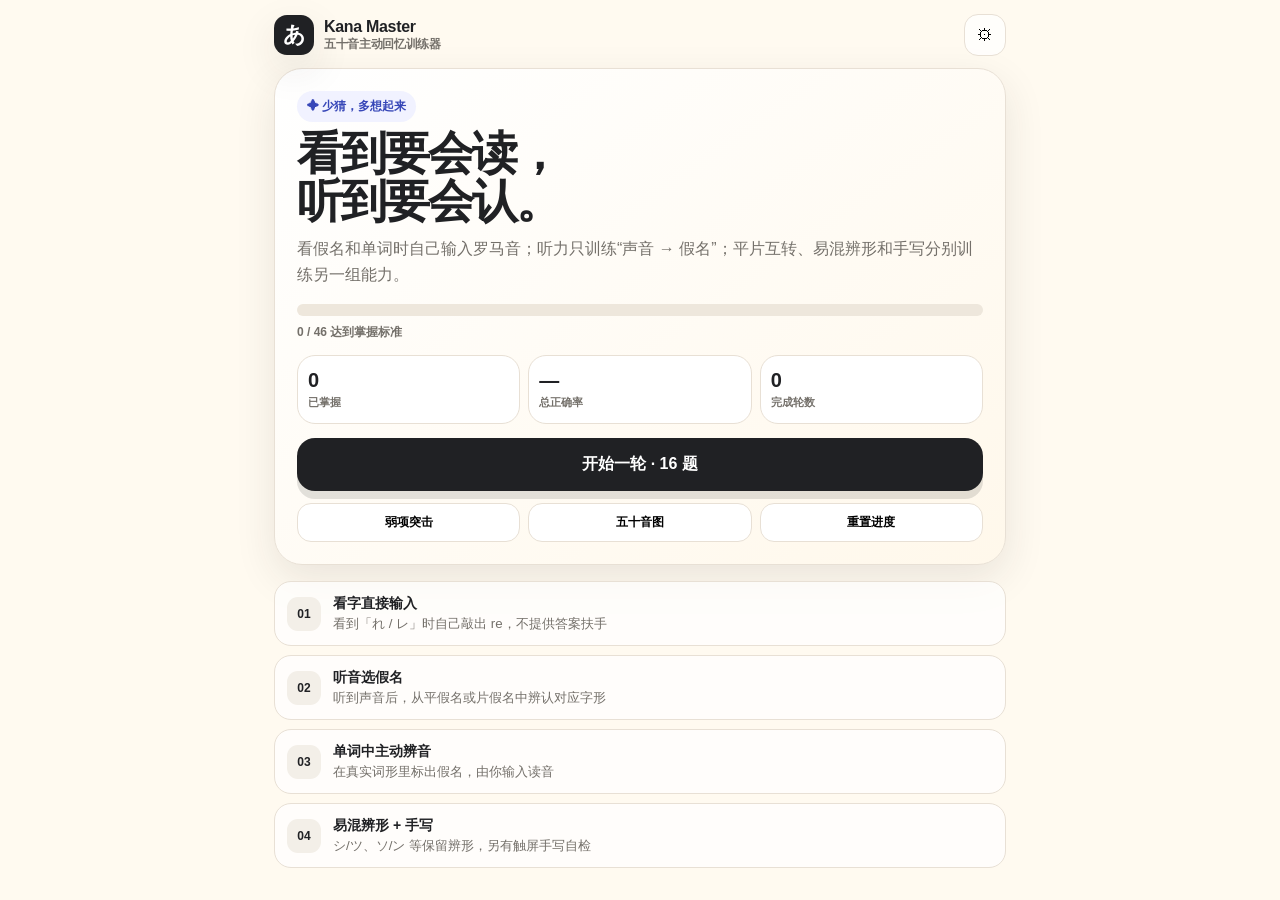
==== commit da0b32c7: "Correct training model for listening" ====
--- a/kana-master/index.html
+++ b/kana-master/index.html
@@ -1,6 +1,6 @@
-<!doctype html><html lang="zh-CN"><head><meta charset="utf-8"><meta name="viewport" content="width=device-width,initial-scale=1,viewport-fit=cover,user-scalable=no"><meta name="theme-color" content="#fffaf0"><meta name="apple-mobile-web-app-capable" content="yes"><meta name="apple-mobile-web-app-title" content="Kana Master"><title>Kana Master · 五十音训练器</title><link rel="stylesheet" href="./style-v2.css?v=2"></head><body><div class="app"><header><div class="brand"><div class="logo">あ</div><div>Kana Master<div class="subtle">五十音主动回忆训练器</div></div></div><button class="iconbtn" id="settingsBtn" aria-label="设置">⚙︎</button></header>
-<main id="homeView" class="view active"><section class="hero"><span class="badge">✦ 少猜，多想起来</span><h1>看到、听到，<br>都要自己答出来。</h1><p style="margin:0;color:var(--muted)">新版把无选项输入放到核心位置。看假名、听发音、在单词里辨认，都需要自己输入罗马音；选择题主要留给平片互转和易混字。</p><div class="bigprogress"><i id="masterBar"></i></div><div class="subtle" id="masterText">0 / 46 达到掌握标准</div><div class="stats"><div class="stat"><b id="stMaster">0</b><span>已掌握</span></div><div class="stat"><b id="stAccuracy">—</b><span>总正确率</span></div><div class="stat"><b id="stRounds">0</b><span>完成轮数</span></div></div><button class="primary" id="startBtn">开始一轮 · 16 题</button><div class="tabs"><button id="weakBtn">弱项突击</button><button id="chartBtn">五十音图</button><button id="resetBtn">重置进度</button></div></section><div class="route"><div class="route-row"><div class="route-num">01</div><div><strong>看字直接输入</strong><small>看到「れ / レ」时自己敲出 re，不提供答案扶手</small></div></div><div class="route-row"><div class="route-num">02</div><div><strong>听音直接输入</strong><small>音频优先播放，失败时自动尝试系统日语 TTS</small></div></div><div class="route-row"><div class="route-num">03</div><div><strong>单词中主动辨音</strong><small>在真实词形里标出假名，由你输入读音</small></div></div><div class="route-row"><div class="route-num">04</div><div><strong>易混辨形 + 手写</strong><small>シ/ツ、ソ/ン 等保留辨形，另有触屏手写自检</small></div></div></div></main>
+<!doctype html><html lang="zh-CN"><head><meta charset="utf-8"><meta name="viewport" content="width=device-width,initial-scale=1,viewport-fit=cover,user-scalable=no"><meta name="theme-color" content="#fffaf0"><meta name="apple-mobile-web-app-capable" content="yes"><meta name="apple-mobile-web-app-title" content="Kana Master"><title>Kana Master · 五十音训练器</title><link rel="stylesheet" href="./style-v2.css?v=3"></head><body><div class="app"><header><div class="brand"><div class="logo">あ</div><div>Kana Master<div class="subtle">五十音主动回忆训练器</div></div></div><button class="iconbtn" id="settingsBtn" aria-label="设置">⚙︎</button></header>
+<main id="homeView" class="view active"><section class="hero"><span class="badge">✦ 少猜，多想起来</span><h1>看到要会读，<br>听到要会认。</h1><p style="margin:0;color:var(--muted)">看假名和单词时自己输入罗马音；听力只训练“声音 → 假名”；平片互转、易混辨形和手写分别训练另一组能力。</p><div class="bigprogress"><i id="masterBar"></i></div><div class="subtle" id="masterText">0 / 46 达到掌握标准</div><div class="stats"><div class="stat"><b id="stMaster">0</b><span>已掌握</span></div><div class="stat"><b id="stAccuracy">—</b><span>总正确率</span></div><div class="stat"><b id="stRounds">0</b><span>完成轮数</span></div></div><button class="primary" id="startBtn">开始一轮 · 16 题</button><div class="tabs"><button id="weakBtn">弱项突击</button><button id="chartBtn">五十音图</button><button id="resetBtn">重置进度</button></div></section><div class="route"><div class="route-row"><div class="route-num">01</div><div><strong>看字直接输入</strong><small>看到「れ / レ」时自己敲出 re，不提供答案扶手</small></div></div><div class="route-row"><div class="route-num">02</div><div><strong>听音选假名</strong><small>听到声音后，从平假名或片假名中辨认对应字形</small></div></div><div class="route-row"><div class="route-num">03</div><div><strong>单词中主动辨音</strong><small>在真实词形里标出假名，由你输入读音</small></div></div><div class="route-row"><div class="route-num">04</div><div><strong>易混辨形 + 手写</strong><small>シ/ツ、ソ/ン 等保留辨形，另有触屏手写自检</small></div></div></div></main>
 <main id="quizView" class="view"><div class="session-top"><button class="iconbtn" id="quitBtn">×</button><div class="bar"><i id="roundBar"></i></div><span id="roundCount">1/16</span></div><section class="card"><div class="mode" id="modeLabel">看字输入</div><div id="promptBox" class="prompt"></div><div id="answerLine" class="answerline"></div><div id="choices" class="choices"></div><div id="inputArea" class="input-area"><input id="answerInput" class="answer-input" type="text" inputmode="latin" enterkeyhint="done" autocomplete="off" autocorrect="off" autocapitalize="off" spellcheck="false" placeholder="输入罗马音"><div class="input-actions"><button id="submitInput" class="submit">提交</button></div><div class="input-note">Enter / 完成键也可以直接提交。shi / si、chi / ti 等常见写法都会接受。</div></div><div id="writeArea" style="display:none"><div class="canvas-wrap"><div id="ghost" class="ghost"></div><canvas id="drawCanvas"></canvas></div><div class="canvas-tools"><button class="secondary" id="clearCanvas">清空</button><button class="secondary" id="toggleGhost">显示参考</button></div><div id="selfGrade" class="selfgrade" style="display:none"><button class="retry" id="writeRetry">没写对 · 再来</button><button class="pass" id="writePass">写对了 ✓</button></div></div></section></main>
 <main id="chartView" class="view"><section class="hero"><div style="display:flex;align-items:center;justify-content:space-between"><div><span class="badge">五十音图</span><h2 style="margin-top:8px">基础 46 音</h2></div><button class="iconbtn" id="chartBack">×</button></div><p class="tiny">绿色代表综合掌握。点任意格会直接播放读音。</p><div class="matrix" id="matrix"></div></section></main>
 <main id="summaryView" class="view"><section class="hero summary"><div class="medal">◉</div><h2 id="summaryTitle">本轮完成</h2><p id="summaryText" style="margin:0;color:var(--muted)"></p><div class="stats"><div class="stat"><b id="sumCorrect">0</b><span>答对</span></div><div class="stat"><b id="sumAcc">0%</b><span>本轮正确率</span></div><div class="stat"><b id="sumNew">0</b><span>新掌握</span></div></div><div><div class="subtle" style="margin-bottom:8px">当前最该补的假名</div><div class="weak" id="weakList"></div></div><button class="primary" id="nextRoundBtn">再来一轮</button><button class="secondary" id="homeBtn">回到首页</button></section></main></div>
-<div class="sheet" id="sheet"><div class="sheet-card"><div style="display:flex;align-items:center;justify-content:space-between"><h2>训练设置</h2><button class="iconbtn" id="closeSheet">×</button></div><div class="setting"><div><strong>题目范围</strong><div class="tiny">基础 46 音建议先练透</div></div><div class="seg" id="rangeSeg"><button data-v="base" class="on">基础 46</button><button data-v="plus">+ 浊音/拗音</button></div></div><div class="setting"><div><strong>每轮题数</strong><div class="tiny">手机上短轮更容易保持专注</div></div><div class="seg" id="lenSeg"><button data-v="12">12</button><button data-v="16" class="on">16</button><button data-v="24">24</button></div></div><div class="setting"><div><strong>训练策略</strong><div class="tiny">自适应优先抽薄弱项</div></div><div class="seg" id="strategySeg"><button data-v="adaptive" class="on">自适应</button><button data-v="random">随机</button></div></div><p class="tiny">掌握标准已经提高：一个假名至少需要 2 次无选项输入正确，并覆盖看字、听力、单词、互转和手写证据。</p></div></div><script src="./app-v2.js?v=2"></script></body></html>+<div class="sheet" id="sheet"><div class="sheet-card"><div style="display:flex;align-items:center;justify-content:space-between"><h2>训练设置</h2><button class="iconbtn" id="closeSheet">×</button></div><div class="setting"><div><strong>题目范围</strong><div class="tiny">基础 46 音建议先练透</div></div><div class="seg" id="rangeSeg"><button data-v="base" class="on">基础 46</button><button data-v="plus">+ 浊音/拗音</button></div></div><div class="setting"><div><strong>每轮题数</strong><div class="tiny">手机上短轮更容易保持专注</div></div><div class="seg" id="lenSeg"><button data-v="12">12</button><button data-v="16" class="on">16</button><button data-v="24">24</button></div></div><div class="setting"><div><strong>训练策略</strong><div class="tiny">自适应优先抽薄弱项</div></div><div class="seg" id="strategySeg"><button data-v="adaptive" class="on">自适应</button><button data-v="random">随机</button></div></div><p class="tiny">掌握标准：至少 2 次无选项读音输入正确，并覆盖看字、听力辨假名、单词、互转和手写。</p></div></div><script src="./app-v2.js?v=3"></script><script src="./patch-v3.js?v=3"></script></body></html>
